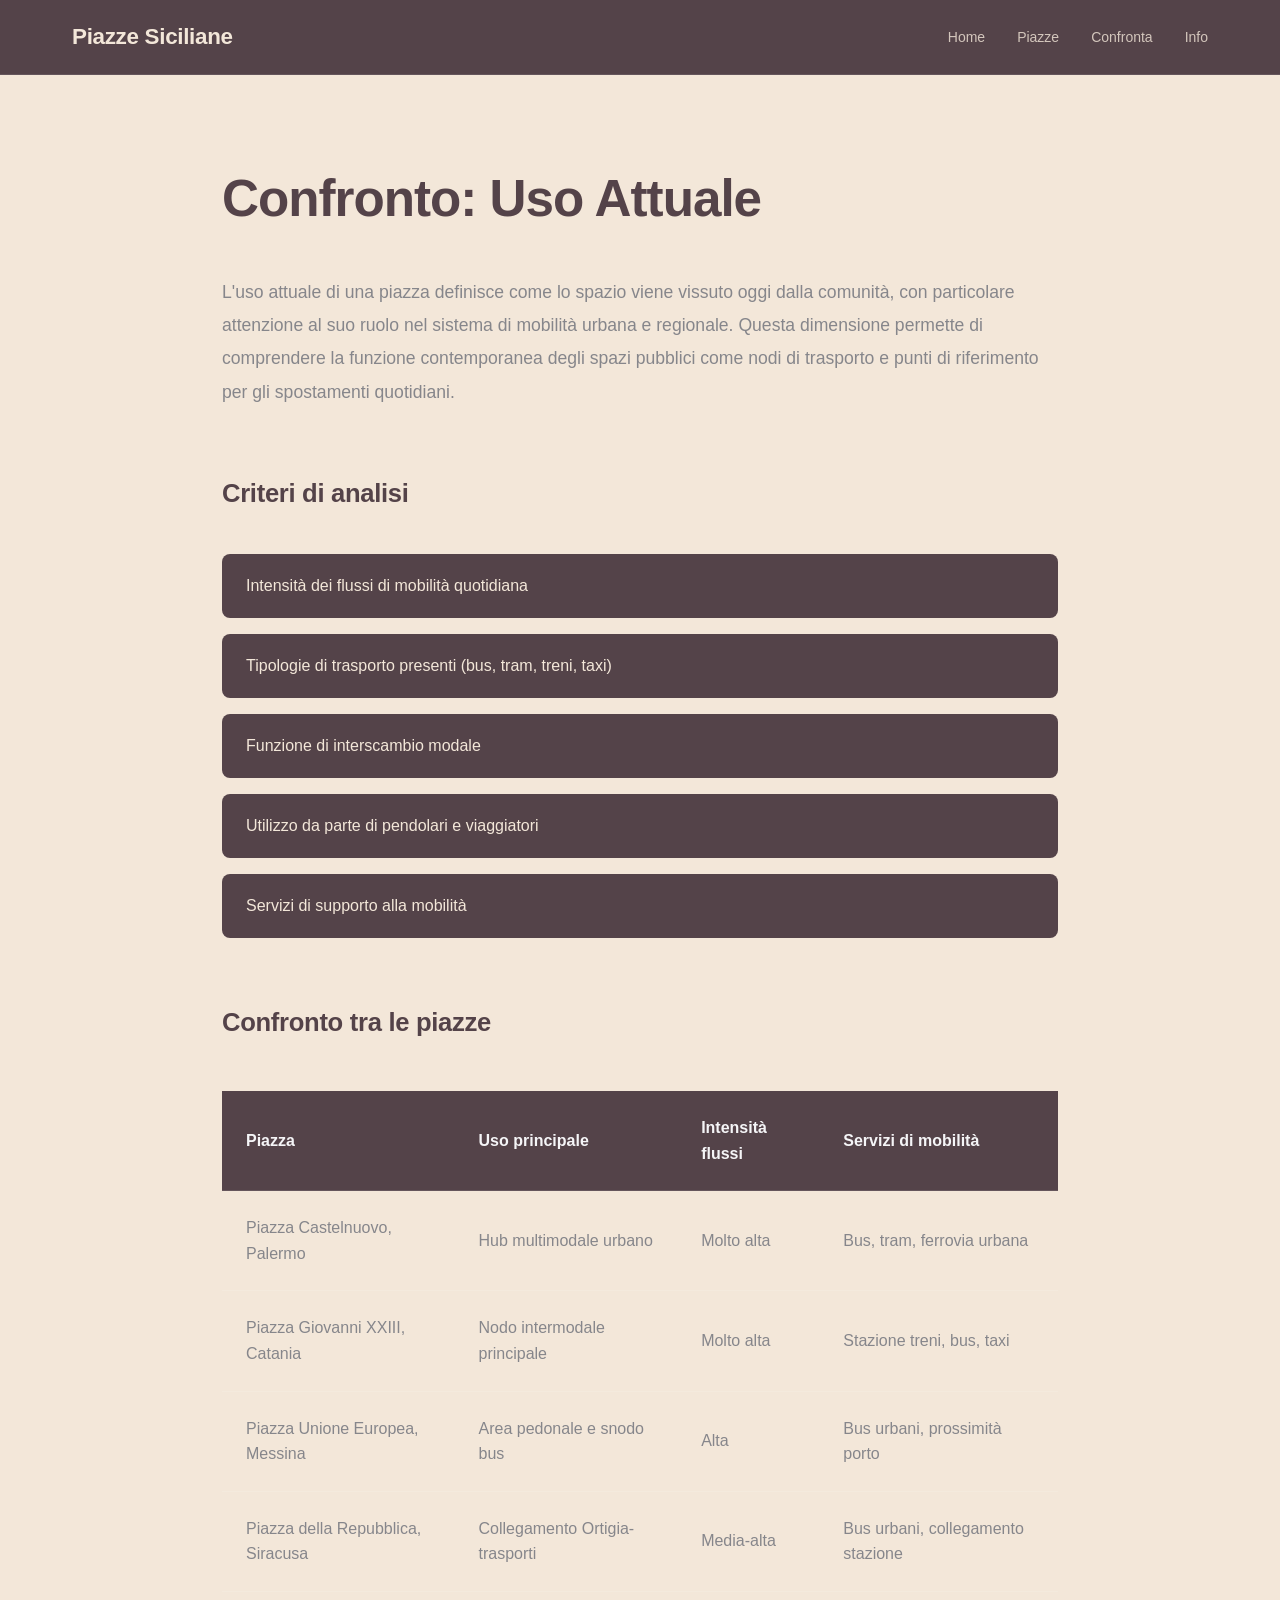
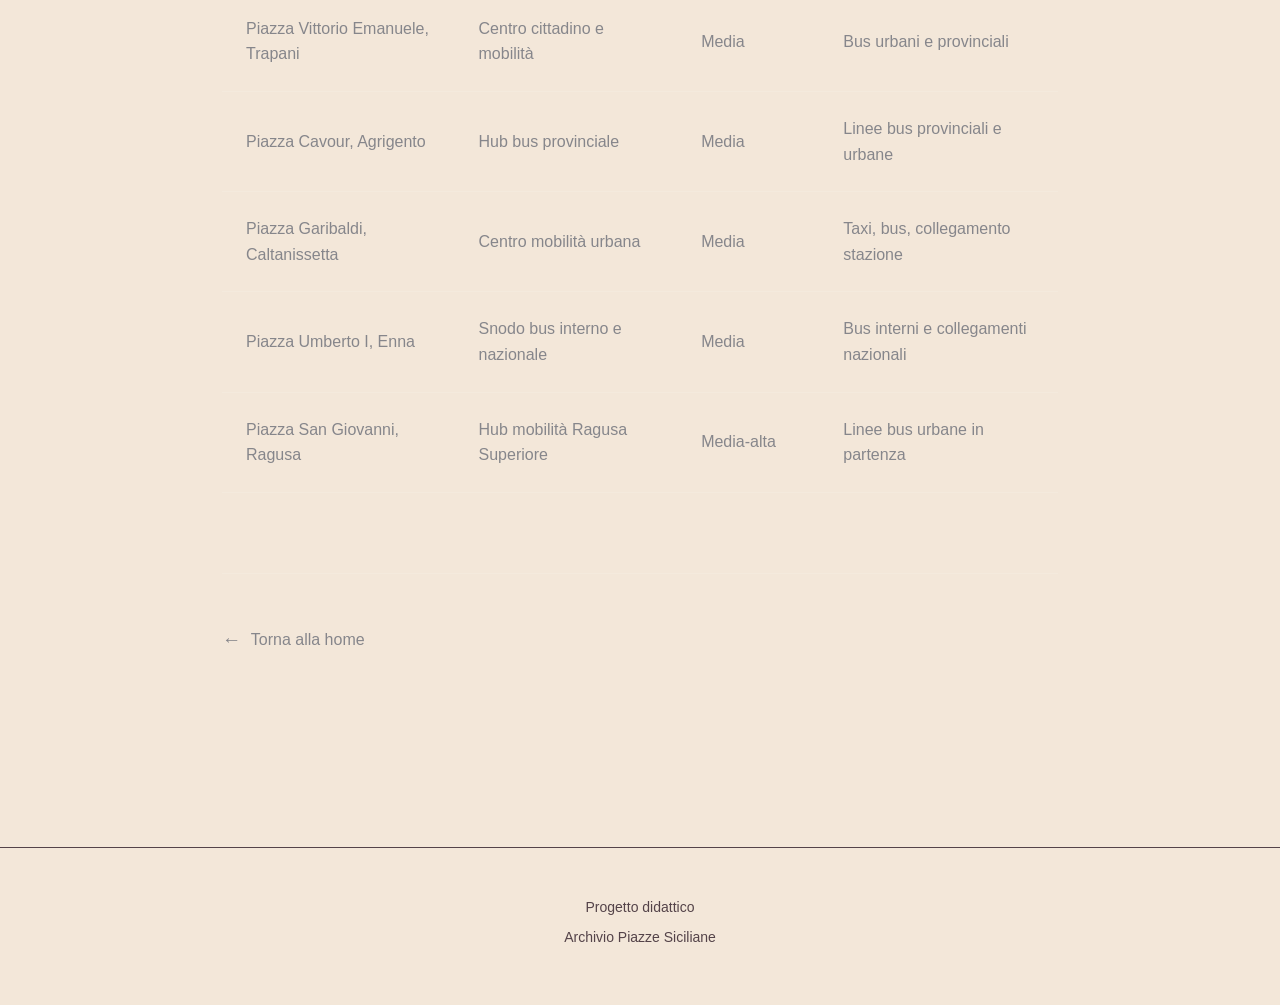
==== confronto-attuale.html @ b3cbed09 "Add files via upload" ====
<!DOCTYPE html>
<html lang="it">
<head>
    <meta charset="UTF-8">
    <meta name="viewport" content="width=device-width, initial-scale=1.0">
    <title>Uso Attuale - Confronto Piazze</title>
    <link rel="stylesheet" href="css/style.css">
</head>
<body>

<header>
    <div class="header-container">
        <div class="header-left">
            <h1>Piazze Siciliane</h1>
        </div>
        <nav>
            <a href="index.html">Home</a>
            <a href="index.html#piazze">Piazze</a>
            <a href="index.html#confronta">Confronta</a>
            <a href="info.html">Info</a>
        </nav>
    </div>
</header>

<main>
    <article class="content">
        <h2>Confronto: Uso Attuale</h2>
        
        <p>
            L'uso attuale di una piazza definisce come lo spazio viene vissuto oggi dalla comunità, 
            con particolare attenzione al suo ruolo nel sistema di mobilità urbana e regionale. 
            Questa dimensione permette di comprendere la funzione contemporanea degli spazi pubblici 
            come nodi di trasporto e punti di riferimento per gli spostamenti quotidiani.
        </p>

        <h3>Criteri di analisi</h3>
        
        <ul>
            <li>Intensità dei flussi di mobilità quotidiana</li>
            <li>Tipologie di trasporto presenti (bus, tram, treni, taxi)</li>
            <li>Funzione di interscambio modale</li>
            <li>Utilizzo da parte di pendolari e viaggiatori</li>
            <li>Servizi di supporto alla mobilità</li>
        </ul>

        <h3>Confronto tra le piazze</h3>
        
        <table class="comparison-table">
            <thead>
                <tr>
                    <th>Piazza</th>
                    <th>Uso principale</th>
                    <th>Intensità flussi</th>
                    <th>Servizi di mobilità</th>
                </tr>
            </thead>
            <tbody>
                <tr>
                    <td>Piazza Castelnuovo, Palermo</td>
                    <td>Hub multimodale urbano</td>
                    <td>Molto alta</td>
                    <td>Bus, tram, ferrovia urbana</td>
                </tr>
                <tr>
                    <td>Piazza Giovanni XXIII, Catania</td>
                    <td>Nodo intermodale principale</td>
                    <td>Molto alta</td>
                    <td>Stazione treni, bus, taxi</td>
                </tr>
                <tr>
                    <td>Piazza Unione Europea, Messina</td>
                    <td>Area pedonale e snodo bus</td>
                    <td>Alta</td>
                    <td>Bus urbani, prossimità porto</td>
                </tr>
                <tr>
                    <td>Piazza della Repubblica, Siracusa</td>
                    <td>Collegamento Ortigia-trasporti</td>
                    <td>Media-alta</td>
                    <td>Bus urbani, collegamento stazione</td>
                </tr>
                <tr>
                    <td>Piazza Vittorio Emanuele, Trapani</td>
                    <td>Centro cittadino e mobilità</td>
                    <td>Media</td>
                    <td>Bus urbani e provinciali</td>
                </tr>
                <tr>
                    <td>Piazza Cavour, Agrigento</td>
                    <td>Hub bus provinciale</td>
                    <td>Media</td>
                    <td>Linee bus provinciali e urbane</td>
                </tr>
                <tr>
                    <td>Piazza Garibaldi, Caltanissetta</td>
                    <td>Centro mobilità urbana</td>
                    <td>Media</td>
                    <td>Taxi, bus, collegamento stazione</td>
                </tr>
                <tr>
                    <td>Piazza Umberto I, Enna</td>
                    <td>Snodo bus interno e nazionale</td>
                    <td>Media</td>
                    <td>Bus interni e collegamenti nazionali</td>
                </tr>
                <tr>
                    <td>Piazza San Giovanni, Ragusa</td>
                    <td>Hub mobilità Ragusa Superiore</td>
                    <td>Media-alta</td>
                    <td>Linee bus urbane in partenza</td>
                </tr>
            </tbody>
        </table>

        <p>
            <a href="index.html">Torna alla home</a>
        </p>
    </article>
</main>

<footer>
    <div class="footer-content">
        <p>Progetto didattico</p>
        <p>Archivio Piazze Siciliane</p>
    </div>
</footer>

</body>
</html>
---- css/style.css ----
* {
    margin: 0;
    padding: 0;
    box-sizing: border-box;
}

body {
    font-family: -apple-system, BlinkMacSystemFont, 'SF Pro Display', 'Segoe UI', sans-serif;
    background: #F3E7D9;
    color: #f5f5f7;
    line-height: 1.6;
    overflow-x: hidden;
    -webkit-font-smoothing: antialiased;
}

/* HEADER - NERO */
header {
    position: sticky;
    top: 0;
    z-index: 1000;
    background: rgba(84, 67, 73, 1);
    backdrop-filter: saturate(180%) blur(20px);
    border-bottom: 1px solid rgba(255, 255, 255, 0.1);
    animation: slideDown 0.6s ease-out;
}

.header-container {
    max-width: 1200px;
    margin: 0 auto;
    display: flex;
    justify-content: space-between;
    align-items: center;
    padding: 1.2rem 2rem;
}

header h1 {
    font-size: 1.4rem;
    font-weight: 600;
    letter-spacing: -0.3px;
    color: #F3E7D9;
}

nav {
    display: flex;
    gap: 2rem;
}

nav a {
    color: #F3E7D9;
    text-decoration: none;
    font-size: 0.875rem;
    font-weight: 400;
    opacity: 0.8;
    transition: opacity 0.3s ease;
    position: relative;
}

nav a.active {
    opacity: 1;
}

nav a::after {
    content: '';
    position: absolute;
    bottom: -4px;
    left: 0;
    width: 0;
    height: 1px;
    background: #f5f5f7;
    transition: width 0.3s ease;
}

nav a:hover {
    opacity: 1;
}

nav a:hover::after {
    width: 100%;
}

/* MAIN */
main {
    max-width: 1200px;
    margin: 0 auto;
    padding: 0 2rem;
}

/* HERO SECTION */
.hero {
    text-align: center;
    padding: 8rem 2rem 4rem;
    animation: fadeInUp 0.8s ease-out 0.2s backwards;
}

.hero h2 {
    font-size: 3.5rem;
    font-weight: 600;
    letter-spacing: -1.5px;
    margin-bottom: 1rem;
    line-height: 1.1;
    color: #544349;
}

.hero p {
    font-size: 1.5rem;
    color: #86868b;
    font-weight: 400;
    letter-spacing: -0.3px;
}

/* INTRO */
.intro {
    max-width: 700px;
    margin: 0 auto 6rem;
    text-align: center;
    padding: 0 2rem;
    animation: fadeInUp 0.8s ease-out 0.4s backwards;
}

.intro p {
    font-size: 1.125rem;
    color: #a1a1a6;
    line-height: 1.8;
    font-weight: 400;
}

/* PIAZZE GRID */
.piazze {
    display: grid;
    grid-template-columns: repeat(3, 1fr);
    gap: 1.5rem;
    margin-bottom: 8rem;
    animation: fadeInUp 0.8s ease-out 0.6s backwards;
}

.card {
    background: #544349;
    border-radius: 18px;
    overflow: hidden;
    transition: transform 0.3s ease, box-shadow 0.3s ease;
    cursor: pointer;
    text-decoration: none;
    color: inherit;
    display: block;
}

.card:hover {
    transform: translateY(-8px);
    box-shadow: 0 20px 40px rgba(0, 0, 0, 0.5);
    background: rgba(84, 67, 73, 0.9);
}

.card-img {
    width: 100%;
    height: 280px;
    object-fit: cover;
    display: block;
}

.card-content {
    padding: 1.5rem;
}

.card h3 {
    font-size: 1.25rem;
    font-weight: 600;
    margin-bottom: 0.3rem;
    letter-spacing: -0.3px;
    color: #f5f5f7;
}

.card p {
    font-size: 0.875rem;
    color: #f5f5f7;
    font-weight: 400;
}

/* CONFRONTA SECTION */
.confronta {
    margin-bottom: 8rem;
    animation: fadeInUp 0.8s ease-out 0.8s backwards;
}

.confronta h2 {
    font-size: 2.5rem;
    font-weight: 600;
    letter-spacing: -1px;
    margin-bottom: 3rem;
    text-align: center;
    color: #544349;
}

.compare-grid {
    display: grid;
    grid-template-columns: repeat(3, 1fr);
    gap: 2rem;
}

.compare-card {
    background: #544349;
    border-radius: 18px;
    padding: 3rem 2rem;
    text-align: center;
    transition: transform 0.3s ease, background 0.3s ease;
    text-decoration: none;
    color: inherit;
    display: block;
}

.compare-card:hover {
    transform: translateY(-4px);
    background: rgba(84, 67, 73, 0.9);
}

.compare-icon {
    width: 60px;
    height: 60px;
    margin: 0 auto 1.5rem;
    display: flex;
    align-items: center;
    justify-content: center;
    color: #f5f5f7;
}

.compare-card h4 {
    font-size: 1.25rem;
    font-weight: 600;
    margin-bottom: 0.75rem;
    letter-spacing: -0.3px;
    color: #f5f5f7;
}

.compare-card p {
    font-size: 0.9375rem;
    color: #86868b;
    line-height: 1.6;
    font-weight: 400;
}

/* FOOTER */
footer {
    border-top: 1px solid rgba(84, 67, 73, 1);
    padding: 3rem 2rem;
    margin-top: 4rem;
}

.footer-content {
    max-width: 1200px;
    margin: 0 auto;
    text-align: center;
}

.footer-content p {
    font-size: 0.875rem;
    color: #544349;
    margin-bottom: 0.5rem;
}

/* PAGINE SINGOLE */
.content {
    max-width: 900px;
    margin: 0 auto;
    padding: 6rem 2rem;
}

.content h2 {
    font-size: 3.2rem;
    margin-bottom: 3rem;
    font-weight: 700;
    letter-spacing: -1px;
    line-height: 1.1;
    color: #544349;
    animation: fadeInUp 0.8s ease-out;
}

.content h3 {
    font-size: 1.6rem;
    margin-top: 4rem;
    margin-bottom: 1.5rem;
    font-weight: 600;
    letter-spacing: -0.3px;
    color: #544349;
}

.content p {
    font-size: 1.1rem;
    line-height: 1.9;
    margin-bottom: 1.8rem;
    color: #86868b;
    font-weight: 300;
}

.content ul {
    margin-left: 0;
    list-style: none;
    margin-top: 2.5rem;
    margin-bottom: 3rem;
}

.content li {
    font-size: 1rem;
    color: #f3e7d9;
    padding: 1.2rem 1.5rem;
    background: #544349;
    font-weight: 300;
    transition: all 0.3s ease;
    margin-bottom: 1rem;
    border-radius: 8px;
}

.content li:hover {
    background: rgba(84, 67, 73, 0.9);
    padding-left: 2rem;
}

.content > p:last-of-type {
    margin-top: 5rem;
    padding-top: 3rem;
    border-top: 1px solid rgba(255, 255, 255, 0.1);
}

.content > p:last-of-type a {
    color: #86868b;
    text-decoration: none;
    font-size: 1rem;
    display: inline-flex;
    align-items: center;
    gap: 0.6rem;
    transition: all 0.3s ease;
    font-weight: 500;
}

.content > p:last-of-type a::before {
    content: '←';
    font-size: 1.2rem;
    transition: transform 0.3s ease;
}

.content > p:last-of-type a:hover {
    color: #544349;
}

.content > p:last-of-type a:hover::before {
    transform: translateX(-5px);
}

.piazza-img {
    width: 100%;
    margin: 4rem 0;
}

.piazza-img img {
    width: 100%;
    height: 500px;
    object-fit: cover;
    display: block;
    border-radius: 18px;
}

.piazza-img figcaption {
    font-size: 0.95rem;
    color: #86868b;
    margin-top: 1rem;
    font-weight: 300;
    text-align: center;
    font-style: italic;
}

/* TABELLA CONFRONTO */
.comparison-table {
    width: 100%;
    margin: 3rem 0;
    border-collapse: collapse;
}

.comparison-table th,
.comparison-table td {
    padding: 1.5rem;
    text-align: left;
    border-bottom: 1px solid rgba(255, 255, 255, 0.1);
}

.comparison-table th {
    background: #544349;
    color: #f5f5f7;
    font-weight: 600;
}

.comparison-table td {
    color: #86868b;
}

.comparison-table tr:hover td {
    background: rgba(84, 67, 73, 0.2)
}

/* ANIMAZIONI */
@keyframes fadeInUp {
    from {
        opacity: 0;
        transform: translateY(30px);
    }
    to {
        opacity: 1;
        transform: translateY(0);
    }
}

@keyframes slideDown {
    from {
        opacity: 0;
        transform: translateY(-20px);
    }
    to {
        opacity: 1;
        transform: translateY(0);
    }
}

/* TABLET */
@media (max-width: 1024px) {
    .hero h2 {
        font-size: 3rem;
    }

    .hero p {
        font-size: 1.3rem;
    }

    .piazze {
        grid-template-columns: repeat(2, 1fr);
    }

    .compare-grid {
        grid-template-columns: 1fr;
        gap: 1.5rem;
    }
}

/* MOBILE */
@media (max-width: 768px) {
    .header-container {
        flex-direction: column;
        gap: 1rem;
        padding: 1rem 1.5rem;
    }

    nav {
        gap: 1.5rem;
    }

    nav a {
        font-size: 0.8125rem;
    }

    .hero {
        padding: 5rem 1.5rem 3rem;
    }

    .hero h2 {
        font-size: 2.2rem;
    }

    .hero p {
        font-size: 1.125rem;
    }

    .intro {
        margin-bottom: 4rem;
        padding: 0 1.5rem;
    }

    .intro p {
        font-size: 1rem;
    }

    .piazze {
        grid-template-columns: 1fr;
        gap: 1.5rem;
        margin-bottom: 5rem;
    }

    .card-img {
        height: 220px;
    }

    .confronta {
        margin-bottom: 5rem;
    }

    .confronta h2 {
        font-size: 2rem;
        margin-bottom: 2rem;
    }

    .compare-grid {
        gap: 1.5rem;
    }

    .compare-card {
        padding: 2rem 1.5rem;
    }

    main {
        padding: 0 1.5rem;
    }

    footer {
        padding: 2rem 1.5rem;
    }

    .content {
        padding: 4rem 1.5rem;
    }

    .content h2 {
        font-size: 2.2rem;
    }

    .content h3 {
        font-size: 1.4rem;
    }

    .piazza-img img {
        height: 350px;
    }

    .comparison-table {
        font-size: 0.875rem;
    }

    .comparison-table th,
    .comparison-table td {
        padding: 1rem;
    }
}
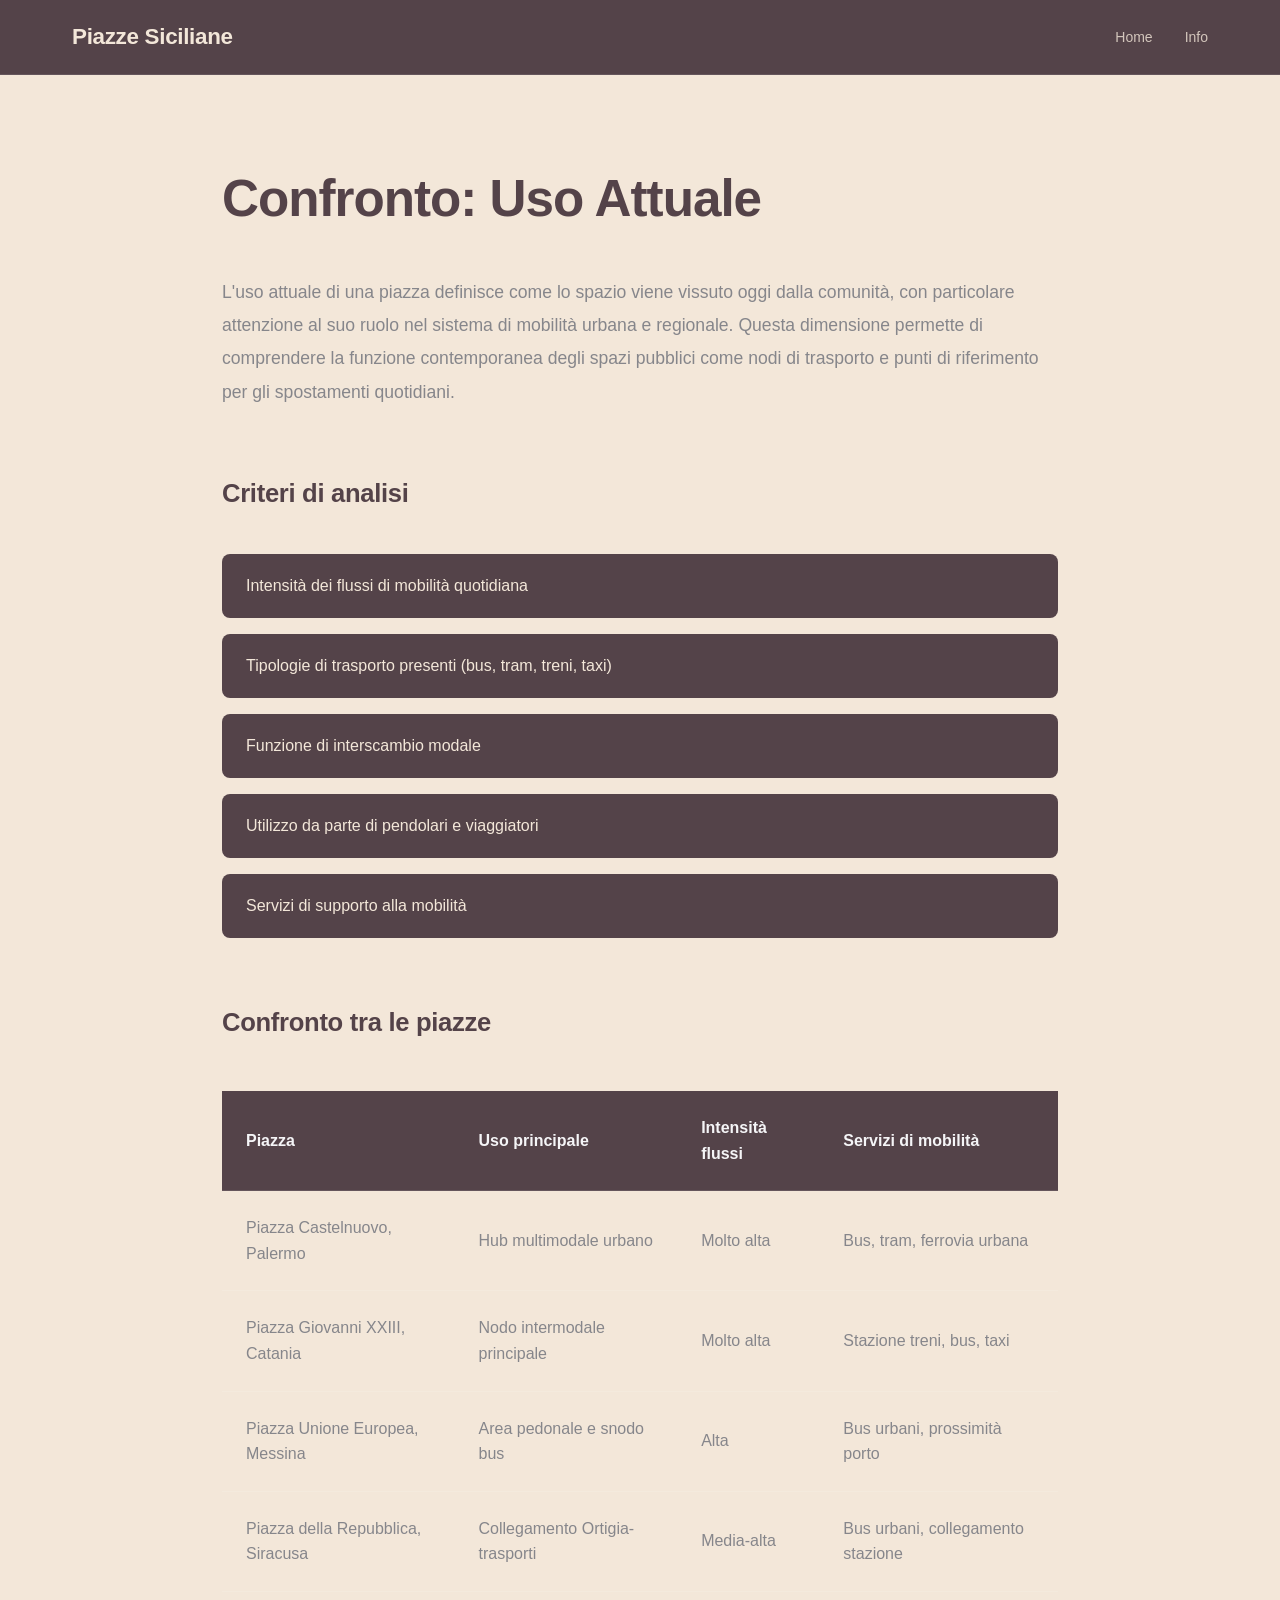
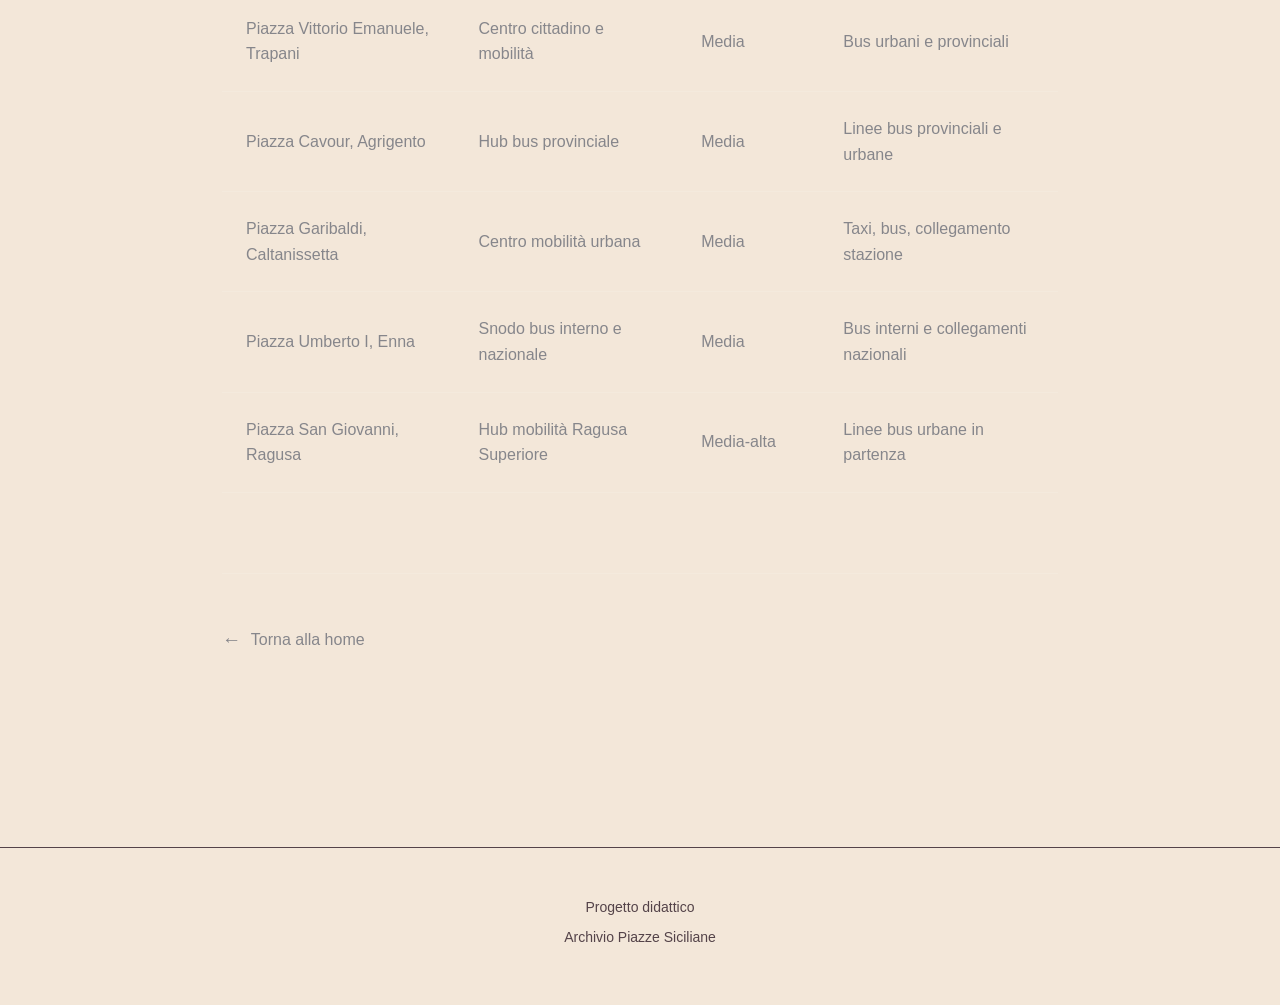
==== commit 6a18dcfc: "Update confronto-attuale.html" ====
--- a/confronto-attuale.html
+++ b/confronto-attuale.html
@@ -15,8 +15,6 @@
         </div>
         <nav>
             <a href="index.html">Home</a>
-            <a href="index.html#piazze">Piazze</a>
-            <a href="index.html#confronta">Confronta</a>
             <a href="info.html">Info</a>
         </nav>
     </div>
@@ -126,4 +124,4 @@
 </footer>
 
 </body>
-</html>+</html>
